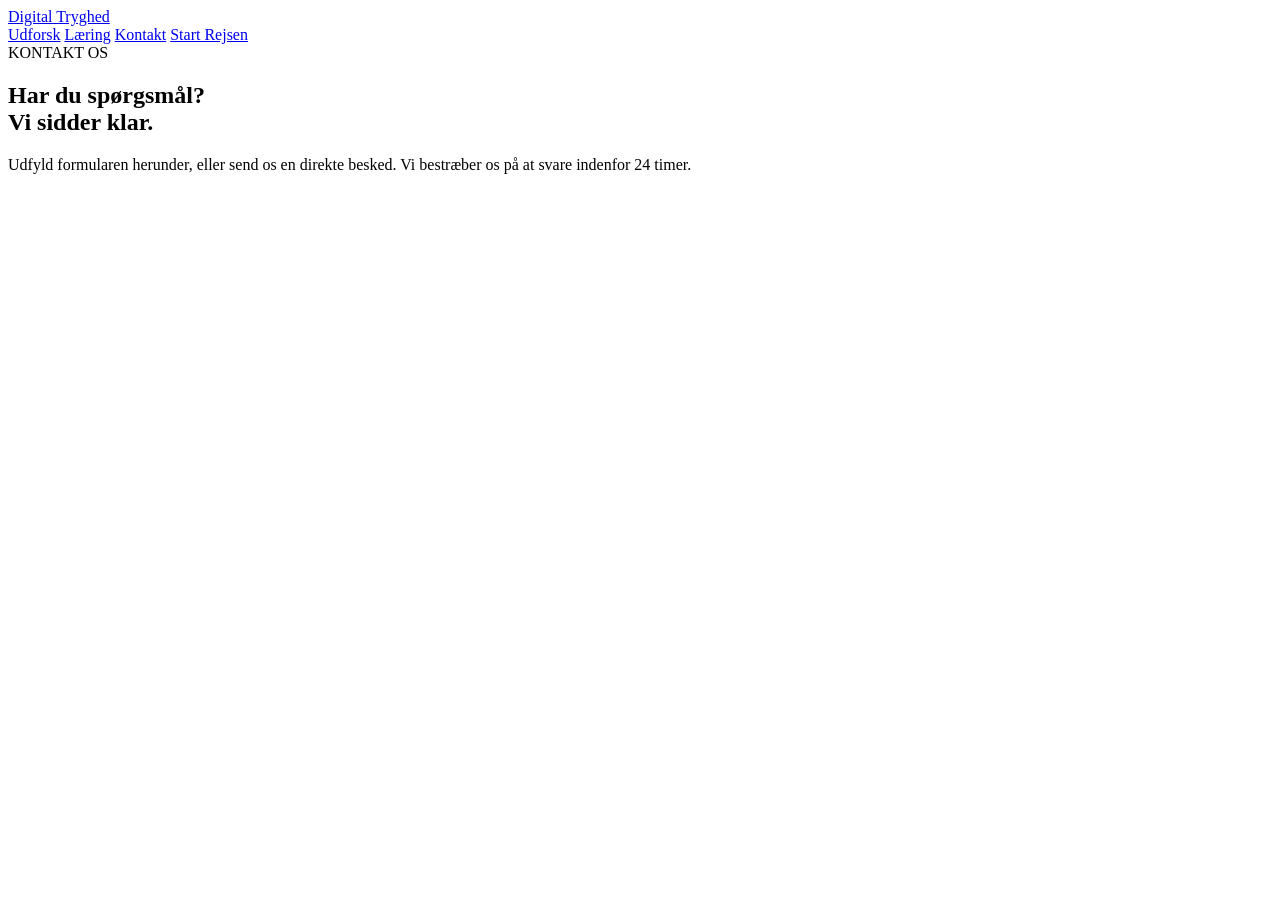
==== contact.html @ 42b8c6a2 "kontaktformular" ====
<!DOCTYPE html>
<html lang="da">
<head>
    <meta charset="UTF-8">
    <meta name="viewport" content="width=device-width, initial-scale=1.0">
    <title>Kontakt Os | Digital Tryghed</title>
    
    <!-- Fonts -->
    <link rel="preconnect" href="https://fonts.googleapis.com">
    <link rel="preconnect" href="https://fonts.gstatic.com" crossorigin>
    <link href="https://fonts.googleapis.com/css2?family=Inter:wght@300;400;600;800&display=swap" rel="stylesheet">
    
    <link rel="stylesheet" href="style.css">
    <script src="script.js" defer></script>
</head>
<body class="subpage">
    <nav class="v3-nav">
        <a href="index.html" class="logo">
            <div class="logo-dot"></div>
            <span>Digital Tryghed</span>
        </a>
        <div class="nav-links">
            <a href="index.html">Udforsk</a>
            <a href="learning.html">Læring</a>
            <a href="contact.html" class="active">Kontakt</a>
            <a href="index.html" class="nav-cta">Start Rejsen</a>
        </div>
    </nav>

    <main class="contact-main">
        <section class="contact-hero container">
            <div class="contact-card">
                <div class="tag">KONTAKT OS</div>
                <h1>Har du spørgsmål? <br><span>Vi sidder klar.</span></h1>
                <p>Udfyld formularen herunder, eller send os en direkte besked. Vi bestræber os på at svare indenfor 24 timer.</p>
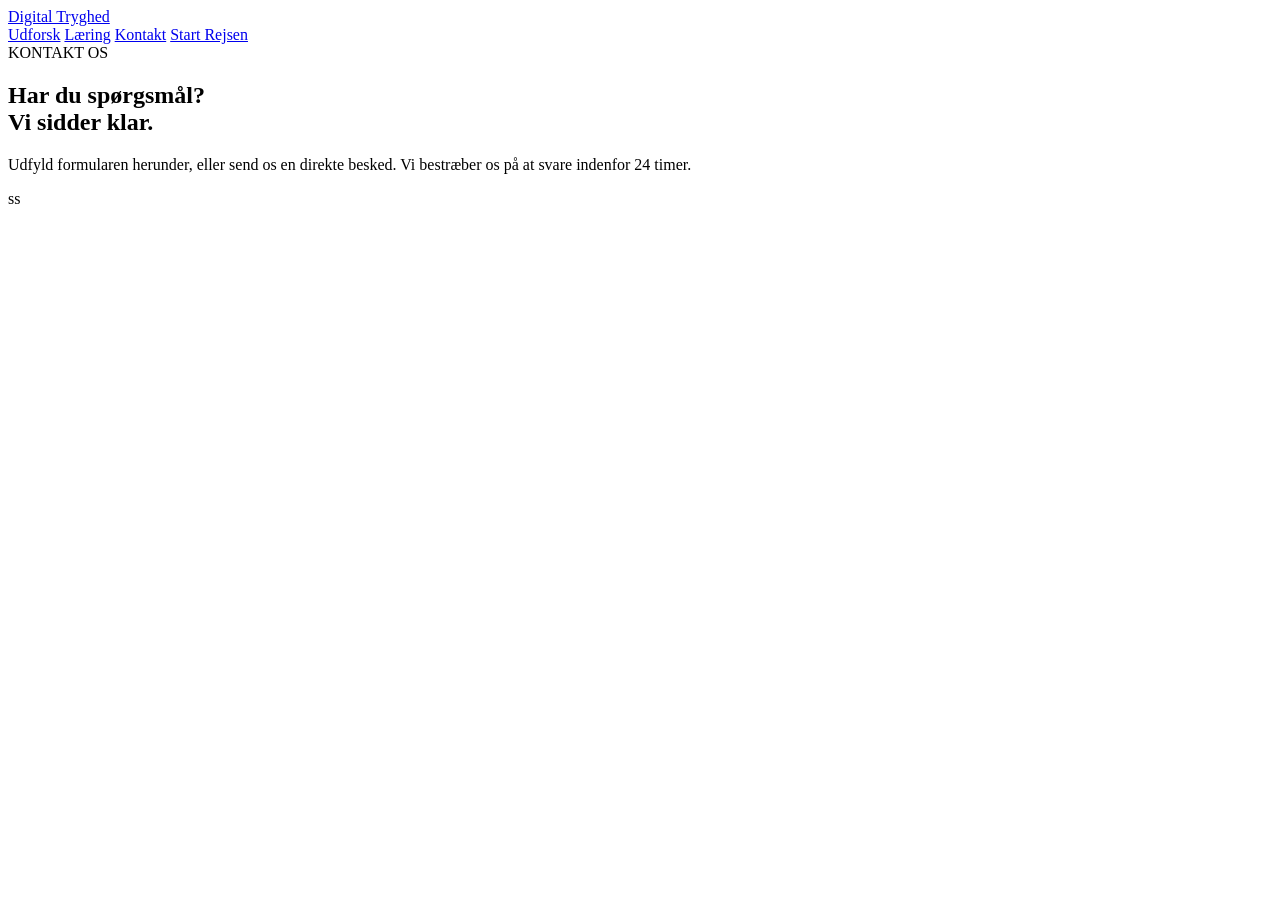
==== commit 0dd8f8c7: "kontakt" ====
--- a/contact.html
+++ b/contact.html
@@ -33,4 +33,4 @@
                 <div class="tag">KONTAKT OS</div>
                 <h1>Har du spørgsmål? <br><span>Vi sidder klar.</span></h1>
                 <p>Udfyld formularen herunder, eller send os en direkte besked. Vi bestræber os på at svare indenfor 24 timer.</p>
-                +                ss
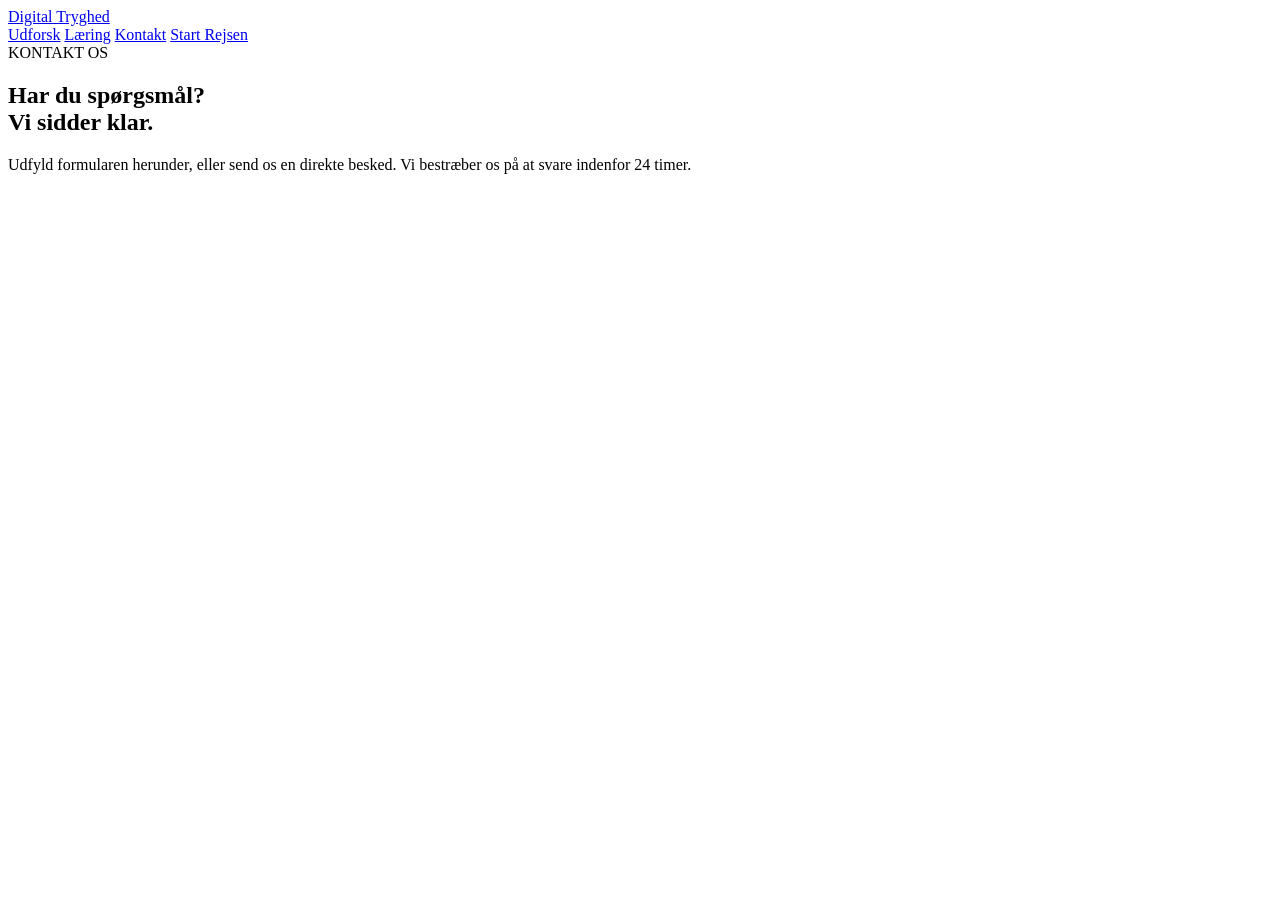
==== commit 0a0434ec: "kontakt" ====
--- a/contact.html
+++ b/contact.html
@@ -33,4 +33,4 @@
                 <div class="tag">KONTAKT OS</div>
                 <h1>Har du spørgsmål? <br><span>Vi sidder klar.</span></h1>
                 <p>Udfyld formularen herunder, eller send os en direkte besked. Vi bestræber os på at svare indenfor 24 timer.</p>
-                ss+                
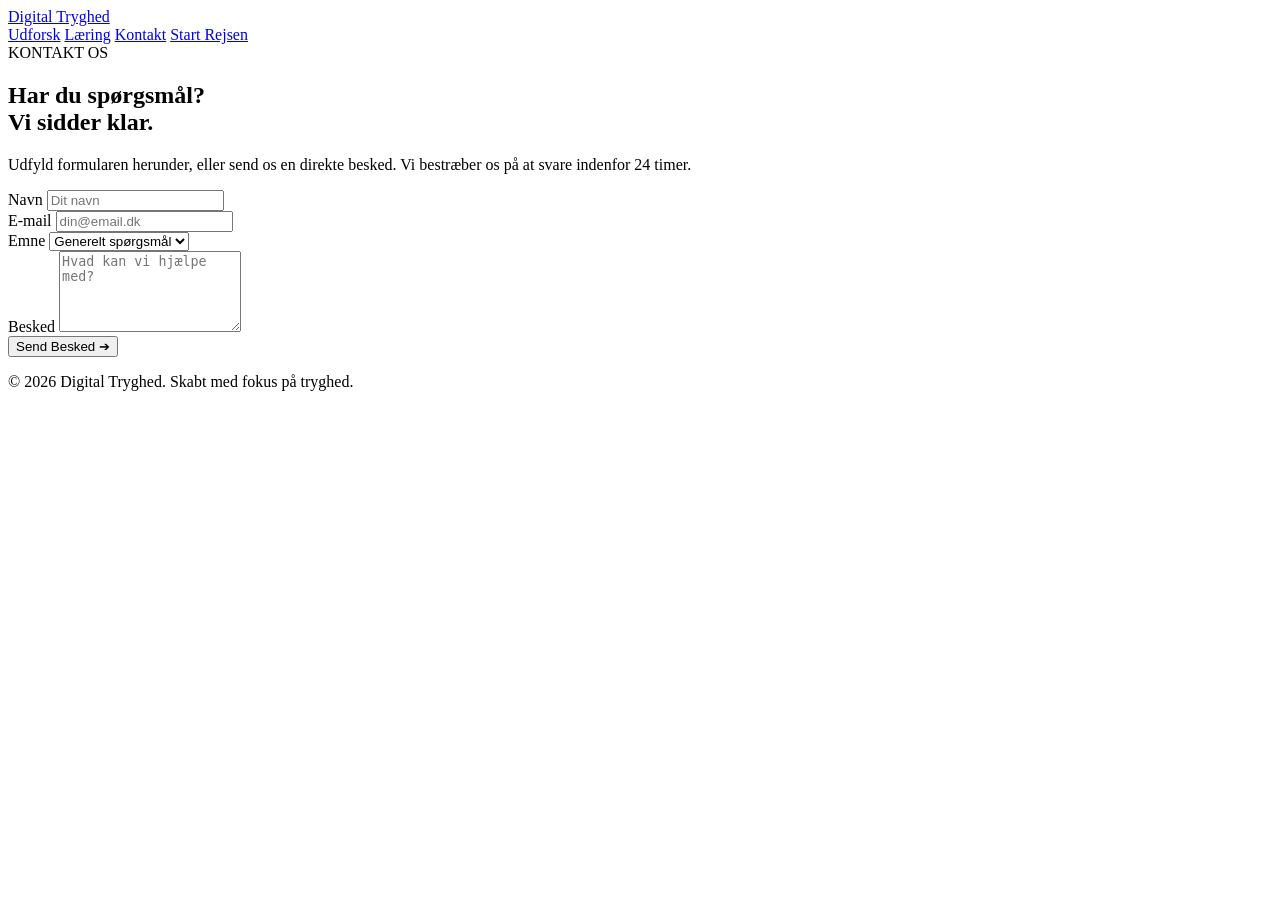
==== commit 00f48796: "kotakt" ====
--- a/contact.html
+++ b/contact.html
@@ -33,4 +33,41 @@
                 <div class="tag">KONTAKT OS</div>
                 <h1>Har du spørgsmål? <br><span>Vi sidder klar.</span></h1>
                 <p>Udfyld formularen herunder, eller send os en direkte besked. Vi bestræber os på at svare indenfor 24 timer.</p>
-                +                
+                <form id="contact-form" class="pure-form">
+                    <div class="form-group-row">
+                        <div class="form-group">
+                            <label for="name">Navn</label>
+                            <input type="text" id="name" placeholder="Dit navn" required>
+                        </div>
+                        <div class="form-group">
+                            <label for="email">E-mail</label>
+                            <input type="email" id="email" placeholder="din@email.dk" required>
+                        </div>
+                    </div>
+                    <div class="form-group">
+                        <label for="subject">Emne</label>
+                        <select id="subject">
+                            <option value="general">Generelt spørgsmål</option>
+                            <option value="technical">Teknisk support</option>
+                            <option value="feedback">Feedback til spillet</option>
+                        </select>
+                    </div>
+                    <div class="form-group">
+                        <label for="message">Besked</label>
+                        <textarea id="message" rows="5" placeholder="Hvad kan vi hjælpe med?" required></textarea>
+                    </div>
+                    <button type="submit" class="btn-main full-width">Send Besked ➔</button>
+                </form>
+            </div>
+        </section>
+    </main>
+
+    <footer class="v3-footer">
+        <div class="container">
+            <p>&copy; 2026 Digital Tryghed. Skabt med fokus på tryghed.</p>
+        </div>
+    </footer>
+
+</body>
+</html>
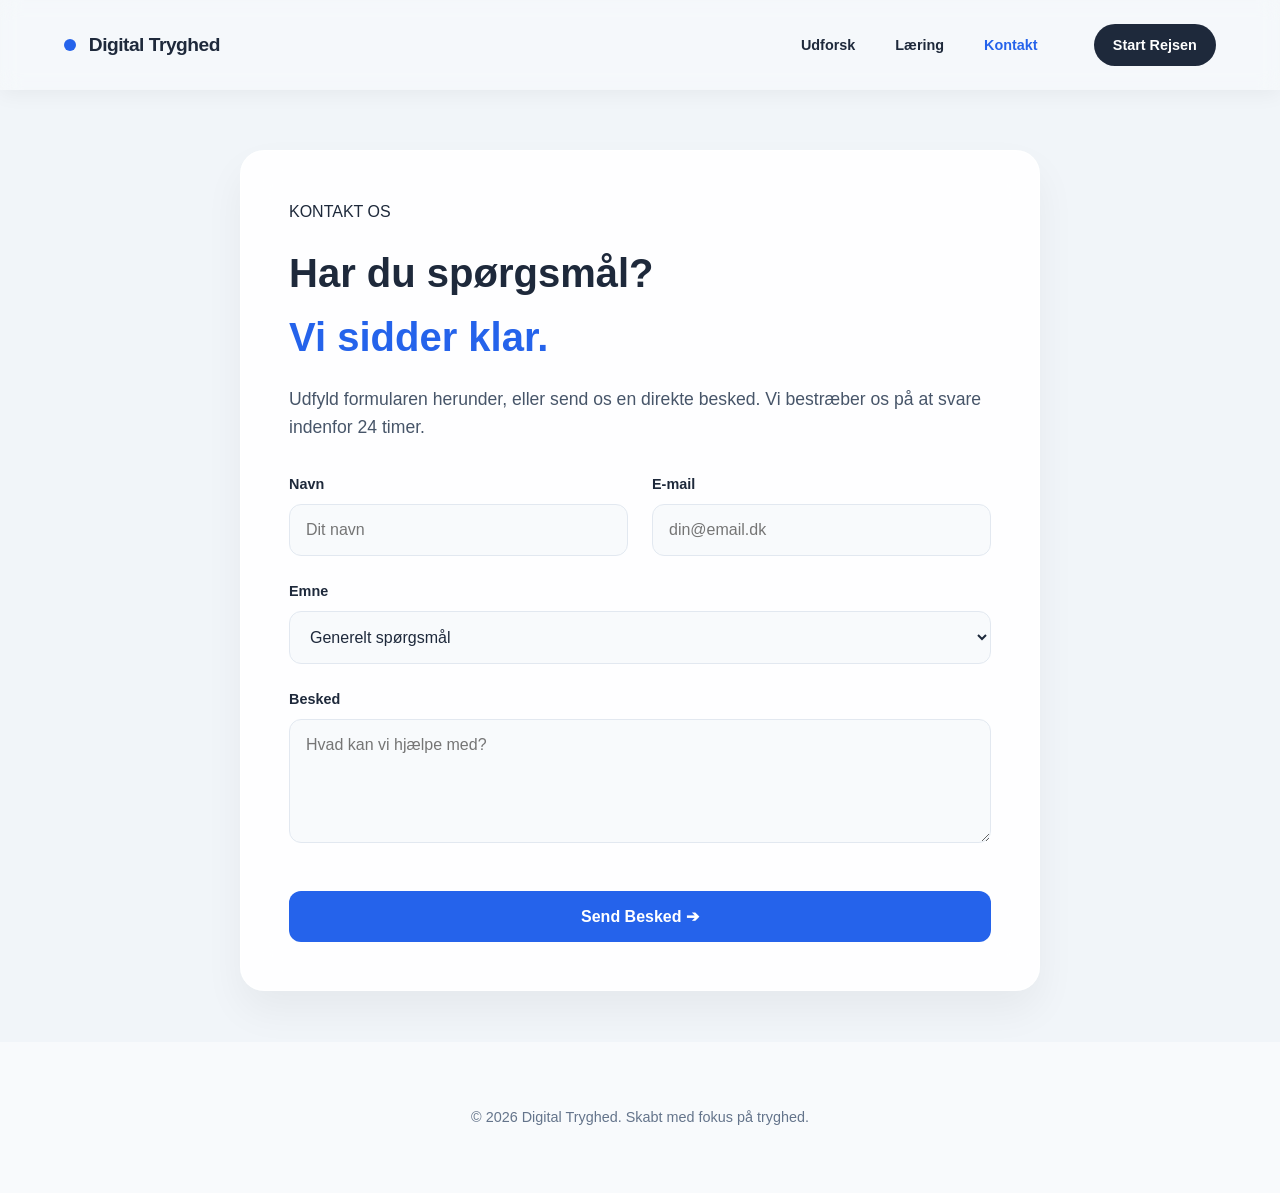
==== commit 1c5a49c6: "letsgoo" ====
--- a/contact.html
+++ b/contact.html
@@ -10,8 +10,8 @@
     <link rel="preconnect" href="https://fonts.gstatic.com" crossorigin>
     <link href="https://fonts.googleapis.com/css2?family=Inter:wght@300;400;600;800&display=swap" rel="stylesheet">
     
-    <link rel="stylesheet" href="style.css">
-    <script src="script.js" defer></script>
+    <link rel="stylesheet" href="css/style.css">
+    <script src="js/script.js" defer></script>
 </head>
 <body class="subpage">
     <nav class="v3-nav">
@@ -23,7 +23,7 @@
             <a href="index.html">Udforsk</a>
             <a href="learning.html">Læring</a>
             <a href="contact.html" class="active">Kontakt</a>
-            <a href="index.html" class="nav-cta">Start Rejsen</a>
+            <a href="index.html?start=true" class="nav-cta">Start Rejsen</a>
         </div>
     </nav>
 
@@ -69,5 +69,16 @@
         </div>
     </footer>
 
+    <div id="game-overlay" class="game-overlay hidden">
+        <div class="game-window">
+            <button id="close-game" class="close-btn">&times;</button>
+            <div id="game-content" class="game-content">
+                <div id="scene-image" class="scene-image"></div>
+                <div id="scene-text" class="scene-text"></div>
+                <div id="choices-container" class="choices-container"></div>
+            </div>
+        </div>
+    </div>
+
 </body>
 </html>
--- a/css/style.css
+++ b/css/style.css
@@ -0,0 +1,664 @@
+* {
+  margin: 0;
+  padding: 0;
+  box-sizing: border-box;
+}
+
+body {
+  background-color: #f8fafc;
+  color: #1e293b;
+  font-family: "Inter", sans-serif;
+  line-height: 1.6;
+  overflow-x: hidden;
+}
+
+.container {
+  max-width: 1200px;
+  margin: 0 auto;
+  padding: 0 2rem;
+}
+
+.v3-nav {
+  display: flex;
+  justify-content: space-between;
+  align-items: center;
+  padding: 1.5rem 5%;
+  position: fixed;
+  top: 0;
+  left: 0;
+  width: 100%;
+  z-index: 1000;
+  background: rgba(255, 255, 255, 0.3);
+  backdrop-filter: blur(10px);
+  -webkit-backdrop-filter: blur(10px);
+  box-shadow: 0 4px 20px rgba(0, 0, 0, 0.05);
+}
+@media (max-width: 900px) {
+  .v3-nav {
+    padding: 1.5rem 5%;
+  }
+}
+.v3-nav .logo {
+  display: flex;
+  align-items: center;
+  gap: 0.8rem;
+  font-weight: 800;
+  font-size: 1.2rem;
+  letter-spacing: -0.5px;
+  text-decoration: none;
+  color: #1e293b;
+}
+.v3-nav .logo .logo-dot {
+  width: 12px;
+  height: 12px;
+  background-color: #2563eb;
+  border-radius: 50%;
+}
+.v3-nav .nav-links {
+  display: flex;
+  align-items: center;
+  gap: 2.5rem;
+}
+@media (max-width: 900px) {
+  .v3-nav .nav-links {
+    display: none;
+  }
+}
+.v3-nav .nav-links a {
+  text-decoration: none;
+  color: #1e293b;
+  font-weight: 600;
+  font-size: 0.9rem;
+  transition: 0.2s;
+}
+.v3-nav .nav-links a.active, .v3-nav .nav-links a:hover {
+  color: #2563eb;
+}
+.v3-nav .nav-links a.nav-cta {
+  background: #1e293b;
+  color: white !important;
+  padding: 0.6rem 1.2rem;
+  border-radius: 50px;
+  margin-left: 1rem;
+}
+.v3-nav .nav-links a.nav-cta:hover {
+  background: #2563eb;
+}
+
+.v3-footer {
+  padding: 4rem 0;
+  border-top: 1px solid #f1f5f9;
+  text-align: center;
+  color: #64748b;
+  font-size: 0.9rem;
+}
+
+.btn-main {
+  background-color: #2563eb;
+  color: white;
+  border: none;
+  padding: 1rem 2.5rem;
+  border-radius: 12px;
+  font-weight: 700;
+  font-size: 1rem;
+  cursor: pointer;
+  transition: 0.3s cubic-bezier(0.19, 1, 0.22, 1);
+}
+.btn-main:hover {
+  transform: scale(1.05);
+  box-shadow: 0 10px 20px rgba(37, 99, 235, 0.2);
+}
+.btn-main.full-width {
+  width: 100%;
+  margin-top: 1rem;
+}
+
+.btn-link {
+  background: transparent;
+  border: none;
+  font-weight: 700;
+  color: #1e293b;
+  cursor: pointer;
+  font-size: 1rem;
+}
+.btn-link:hover {
+  color: #2563eb;
+}
+
+.info-sections {
+  display: grid;
+  grid-template-columns: repeat(3, 1fr);
+  gap: 2rem;
+  margin-top: -5rem;
+  position: relative;
+  z-index: 20;
+  margin-bottom: 8rem;
+}
+@media (max-width: 900px) {
+  .info-sections {
+    grid-template-columns: 1fr;
+    margin-top: 2rem;
+  }
+}
+.info-sections .info-card {
+  background: white;
+  padding: 3rem;
+  border-radius: 24px;
+  box-shadow: 0 10px 30px rgba(0, 0, 0, 0.03);
+  border: 1px solid #f1f5f9;
+  transition: 0.3s;
+}
+.info-sections .info-card:hover {
+  transform: translateY(-10px);
+}
+.info-sections .info-card .card-icon {
+  width: 60px;
+  height: 60px;
+  display: flex;
+  align-items: center;
+  justify-content: center;
+  font-size: 1.5rem;
+  border-radius: 16px;
+  margin-bottom: 1.5rem;
+}
+.info-sections .info-card .card-icon.blue {
+  background: #eff6ff;
+  color: #2563eb;
+}
+.info-sections .info-card .card-icon.teal {
+  background: #f0fdfa;
+  color: #0d9488;
+}
+.info-sections .info-card .card-icon.purple {
+  background: #faf5ff;
+  color: #9333ea;
+}
+.info-sections .info-card .card-icon img {
+  width: 42px;
+  height: 42px;
+  -o-object-fit: contain;
+     object-fit: contain;
+}
+.info-sections .info-card h4 {
+  font-size: 1.25rem;
+  margin-bottom: 0.8rem;
+  font-weight: 700;
+}
+.info-sections .info-card p {
+  color: #64748b;
+  font-size: 0.95rem;
+}
+
+.game-overlay {
+  position: fixed;
+  top: 0;
+  left: 0;
+  width: 100%;
+  height: 100%;
+  background: rgba(255, 255, 255, 0.8);
+  backdrop-filter: blur(15px);
+  z-index: 2000;
+  display: flex;
+  align-items: center;
+  justify-content: center;
+  padding: 1rem;
+  transition: opacity 0.4s ease;
+}
+.game-overlay.hidden {
+  opacity: 0;
+  pointer-events: none;
+}
+.game-overlay .game-window {
+  background: white;
+  border-radius: 30px;
+  padding: 3rem;
+  width: 95%;
+  max-width: 850px;
+  max-height: 90vh;
+  overflow-y: auto;
+  box-shadow: 0 40px 100px rgba(0, 0, 0, 0.1);
+  position: relative;
+  border: 1px solid #f1f5f9;
+}
+@media (max-width: 600px) {
+  .game-overlay .game-window {
+    padding: 2rem 1.5rem;
+  }
+}
+.game-overlay .game-window .close-btn {
+  position: absolute;
+  top: 1.2rem;
+  right: 1.2rem;
+  background: #f1f5f9;
+  border: none;
+  width: 40px;
+  height: 40px;
+  border-radius: 50%;
+  display: flex;
+  align-items: center;
+  justify-content: center;
+  font-size: 1.3rem;
+  cursor: pointer;
+  transition: 0.2s;
+  z-index: 10;
+}
+.game-overlay .game-window .close-btn:hover {
+  background: #e2e8f0;
+}
+.game-overlay .game-window .game-content {
+  display: flex;
+  flex-direction: column;
+  gap: 2rem;
+}
+.game-overlay .game-window .scene-image {
+  width: 100%;
+  margin: 1.5rem 0 2rem;
+  display: flex;
+  justify-content: center;
+  align-items: center;
+}
+@media (max-width: 600px) {
+  .game-overlay .game-window .scene-image {
+    margin: 0 0 1.5rem;
+  }
+}
+.game-overlay .game-window .scene-image img {
+  max-width: 100%;
+  height: auto;
+  max-height: 400px;
+  -o-object-fit: contain;
+     object-fit: contain;
+  border-radius: 20px;
+  box-shadow: 0 15px 35px rgba(0, 0, 0, 0.1);
+  display: block;
+}
+.game-overlay .game-window .scene-text {
+  text-align: center;
+}
+.game-overlay .game-window .scene-text h1 {
+  font-size: 1.8rem;
+  font-weight: 800;
+  margin-bottom: 1rem;
+  color: #1e293b;
+}
+.game-overlay .game-window .scene-text div {
+  font-size: 1.1rem;
+  color: #64748b;
+  line-height: 1.6;
+  margin-bottom: 2rem;
+}
+.game-overlay .game-window .choices-container {
+  display: flex;
+  flex-direction: column;
+  gap: 1rem;
+}
+.game-overlay .game-window .choices-container .btn-choice {
+  background: #f8fafc;
+  border: 2px solid #e2e8f0;
+  padding: 1.2rem 1.5rem;
+  border-radius: 18px;
+  cursor: pointer;
+  text-align: left;
+  font-family: inherit;
+  font-size: 1rem;
+  font-weight: 600;
+  transition: all 0.25s cubic-bezier(0.4, 0, 0.2, 1);
+  color: #1e293b;
+  line-height: 1.4;
+}
+.game-overlay .game-window .choices-container .btn-choice:hover {
+  background: white;
+  border-color: #2563eb;
+  color: #2563eb;
+  box-shadow: 0 10px 25px rgba(37, 99, 235, 0.1);
+  transform: translateX(5px);
+}
+
+.pure-form {
+  display: flex;
+  flex-direction: column;
+  gap: 1.5rem;
+}
+.pure-form label {
+  font-size: 0.9rem;
+  font-weight: 600;
+  color: #1e293b;
+  margin-bottom: 0.5rem;
+  display: block;
+}
+.pure-form input, .pure-form select, .pure-form textarea {
+  width: 100%;
+  padding: 1rem;
+  border: 1px solid #e2e8f0;
+  border-radius: 12px;
+  font-family: "Inter", sans-serif;
+  font-size: 1rem;
+  color: #1e293b;
+  background-color: #f8fafc;
+  transition: all 0.3s ease;
+  box-sizing: border-box;
+}
+.pure-form input:focus, .pure-form select:focus, .pure-form textarea:focus {
+  outline: none;
+  border-color: #2563eb;
+  box-shadow: 0 0 0 3px #dbeafe;
+  background-color: #f8fafc;
+}
+
+.form-group-row {
+  display: flex;
+  gap: 1.5rem;
+}
+.form-group-row .form-group {
+  flex: 1;
+}
+@media (max-width: 600px) {
+  .form-group-row {
+    flex-direction: column;
+  }
+}
+
+.hero-v3 {
+  height: 100vh;
+  display: flex;
+  align-items: center;
+  justify-content: center;
+  position: relative;
+  padding: 0 2rem;
+}
+.hero-v3 .hero-bg-container {
+  position: absolute;
+  top: 0;
+  left: 0;
+  width: 100%;
+  height: 100%;
+  z-index: 1;
+}
+.hero-v3 .hero-bg-container img {
+  width: 100%;
+  height: 100%;
+  -o-object-fit: cover;
+     object-fit: cover;
+}
+.hero-v3 .hero-card {
+  position: relative;
+  z-index: 10;
+  background: rgba(255, 255, 255, 0.8);
+  backdrop-filter: blur(20px);
+  -webkit-backdrop-filter: blur(20px);
+  padding: 5rem;
+  border-radius: 40px;
+  box-shadow: 0 20px 50px rgba(0, 0, 0, 0.05);
+  max-width: 800px;
+  text-align: center;
+  border: 1px solid rgba(255, 255, 255, 0.4);
+}
+@media (max-width: 900px) {
+  .hero-v3 .hero-card {
+    padding: 3rem 1.5rem;
+    border-radius: 24px;
+  }
+}
+.hero-v3 .hero-card .tag {
+  background: #dbeafe;
+  color: #2563eb;
+  display: inline-block;
+  padding: 0.4rem 1rem;
+  border-radius: 50px;
+  font-size: 0.75rem;
+  font-weight: 800;
+  margin-bottom: 2rem;
+  letter-spacing: 1px;
+}
+.hero-v3 .hero-card h1 {
+  font-size: clamp(2rem, 5vw, 3.5rem);
+  font-weight: 800;
+  letter-spacing: -2px;
+  line-height: 1;
+  margin-bottom: 1.5rem;
+}
+.hero-v3 .hero-card h1 span {
+  color: #2563eb;
+}
+@media (max-width: 900px) {
+  .hero-v3 .hero-card h1 {
+    font-size: 2.5rem;
+  }
+}
+.hero-v3 .hero-card p {
+  color: #64748b;
+  font-size: 1.1rem;
+  max-width: 500px;
+  margin: 0 auto 2.5rem;
+}
+.hero-v3 .hero-card .cta-group {
+  display: flex;
+  justify-content: center;
+  gap: 1.5rem;
+}
+@media (max-width: 600px) {
+  .hero-v3 .hero-card .cta-group {
+    flex-direction: column;
+  }
+}
+
+.contact-main {
+  padding-top: 150px;
+  padding-bottom: 50px;
+  min-height: calc(100vh - 80px);
+  background-color: #f1f5f9;
+}
+
+.contact-card {
+  background: rgba(255, 255, 255, 0.9);
+  backdrop-filter: blur(20px);
+  -webkit-backdrop-filter: blur(20px);
+  padding: 3rem;
+  border-radius: 24px;
+  border: 1px solid rgba(255, 255, 255, 0.5);
+  box-shadow: 0 20px 40px rgba(0, 0, 0, 0.05);
+  max-width: 800px;
+  margin: 0 auto;
+}
+.contact-card h1 {
+  font-size: 2.5rem;
+  margin-top: 1rem;
+  margin-bottom: 1rem;
+  color: #1e293b;
+}
+.contact-card h1 span {
+  color: #2563eb;
+}
+.contact-card p {
+  color: #475569;
+  margin-bottom: 2rem;
+  font-size: 1.1rem;
+}
+
+.stats-section {
+  padding: 4rem 5%;
+  background-color: #f8fafc;
+}
+
+.stats-grid {
+  display: grid;
+  grid-template-columns: repeat(auto-fit, minmax(250px, 1fr));
+  gap: 2rem;
+  max-width: 1200px;
+  margin: 0 auto;
+}
+.stats-grid .stat-box {
+  text-align: center;
+  padding: 2.5rem 2rem;
+  background-color: #f1f5f9;
+  border-radius: 16px;
+  transition: all 0.3s ease;
+}
+.stats-grid .stat-box:hover {
+  transform: translateY(-5px);
+  box-shadow: 0 10px 25px rgba(0, 0, 0, 0.05);
+}
+.stats-grid .stat-box h2 {
+  font-size: 2.5rem;
+  color: #2563eb;
+  margin-bottom: 0.5rem;
+}
+.stats-grid .stat-box p {
+  color: #64748b;
+  font-size: 1rem;
+  line-height: 1.5;
+}
+
+.learning-section {
+  padding: 5rem 5%;
+  background-color: #f8fafc;
+}
+
+.section-header {
+  text-align: center;
+  margin-bottom: 4rem;
+}
+.section-header h2 {
+  font-size: 2.5rem;
+  color: #1e293b;
+  margin-top: 1rem;
+  margin-bottom: 1rem;
+}
+.section-header p {
+  color: #475569;
+  font-size: 1.1rem;
+  max-width: 600px;
+  margin: 0 auto;
+}
+
+.features-grid {
+  display: grid;
+  grid-template-columns: repeat(auto-fit, minmax(250px, 1fr));
+  gap: 2rem;
+  max-width: 1200px;
+  margin: 0 auto;
+  align-items: stretch;
+}
+.features-grid .feature-card {
+  background: #f8fafc;
+  padding: 2.5rem 2rem;
+  border-radius: 20px;
+  box-shadow: 0 10px 30px rgba(0, 0, 0, 0.03);
+  border: 1px solid #f1f5f9;
+  transition: all 0.3s ease;
+  display: flex;
+  flex-direction: column;
+}
+.features-grid .feature-card:hover {
+  transform: translateY(-10px);
+  box-shadow: 0 20px 40px rgba(0, 0, 0, 0.08);
+  border-color: #dbeafe;
+}
+.features-grid .feature-card .feature-icon {
+  width: 60px;
+  height: 60px;
+  display: flex;
+  align-items: center;
+  justify-content: center;
+  font-size: 2rem;
+  margin-bottom: 1.5rem;
+  background: #dbeafe;
+  border-radius: 16px;
+}
+.features-grid .feature-card .feature-icon img {
+  width: 42px;
+  height: 42px;
+  -o-object-fit: contain;
+     object-fit: contain;
+}
+.features-grid .feature-card h3 {
+  font-size: 1.25rem;
+  color: #1e293b;
+  margin-bottom: 1rem;
+}
+.features-grid .feature-card p {
+  color: #475569;
+  line-height: 1.6;
+  font-size: 0.95rem;
+}
+.features-grid .feature-card .read-more {
+  margin-top: auto;
+  padding-top: 1rem;
+}
+
+.learning-header {
+  padding: 150px 5% 50px;
+  background: #f8fafc;
+}
+.learning-header h1 {
+  font-size: 3rem;
+  color: #1e293b;
+  margin: 1rem 0;
+}
+.learning-header h1 span {
+  color: #2563eb;
+}
+.learning-header p {
+  color: #64748b;
+  font-size: 1.2rem;
+}
+
+.learning-content {
+  padding-bottom: 5rem;
+}
+
+.learning-article {
+  background: #f8fafc;
+  border-radius: 24px;
+  padding: 3rem;
+  margin-bottom: 2rem;
+  box-shadow: 0 10px 30px rgba(0, 0, 0, 0.03);
+  border: 1px solid #f1f5f9;
+}
+.learning-article .article-icon {
+  width: 60px;
+  height: 60px;
+  display: flex;
+  align-items: center;
+  justify-content: center;
+  font-size: 2rem;
+  background: #dbeafe;
+  border-radius: 16px;
+  margin-bottom: 1.5rem;
+}
+.learning-article .article-icon img {
+  width: 42px;
+  height: 42px;
+  -o-object-fit: contain;
+     object-fit: contain;
+}
+.learning-article h2 {
+  font-size: 2rem;
+  color: #1e293b;
+  margin-bottom: 1.5rem;
+}
+.learning-article .article-body p {
+  color: #475569;
+  font-size: 1.1rem;
+  line-height: 1.8;
+  margin-bottom: 1.5rem;
+}
+.learning-article .tip-box {
+  background: #f1f5f9;
+  padding: 1.5rem;
+  border-left: 4px solid #2563eb;
+  border-radius: 0 12px 12px 0;
+  color: #1e293b;
+  font-size: 1.05rem;
+}
+
+.read-more {
+  display: inline-block;
+  margin-top: 1rem;
+  color: #2563eb;
+  font-weight: 600;
+  text-decoration: none;
+}
+.read-more:hover {
+  text-decoration: underline;
+}/*# sourceMappingURL=style.css.map */
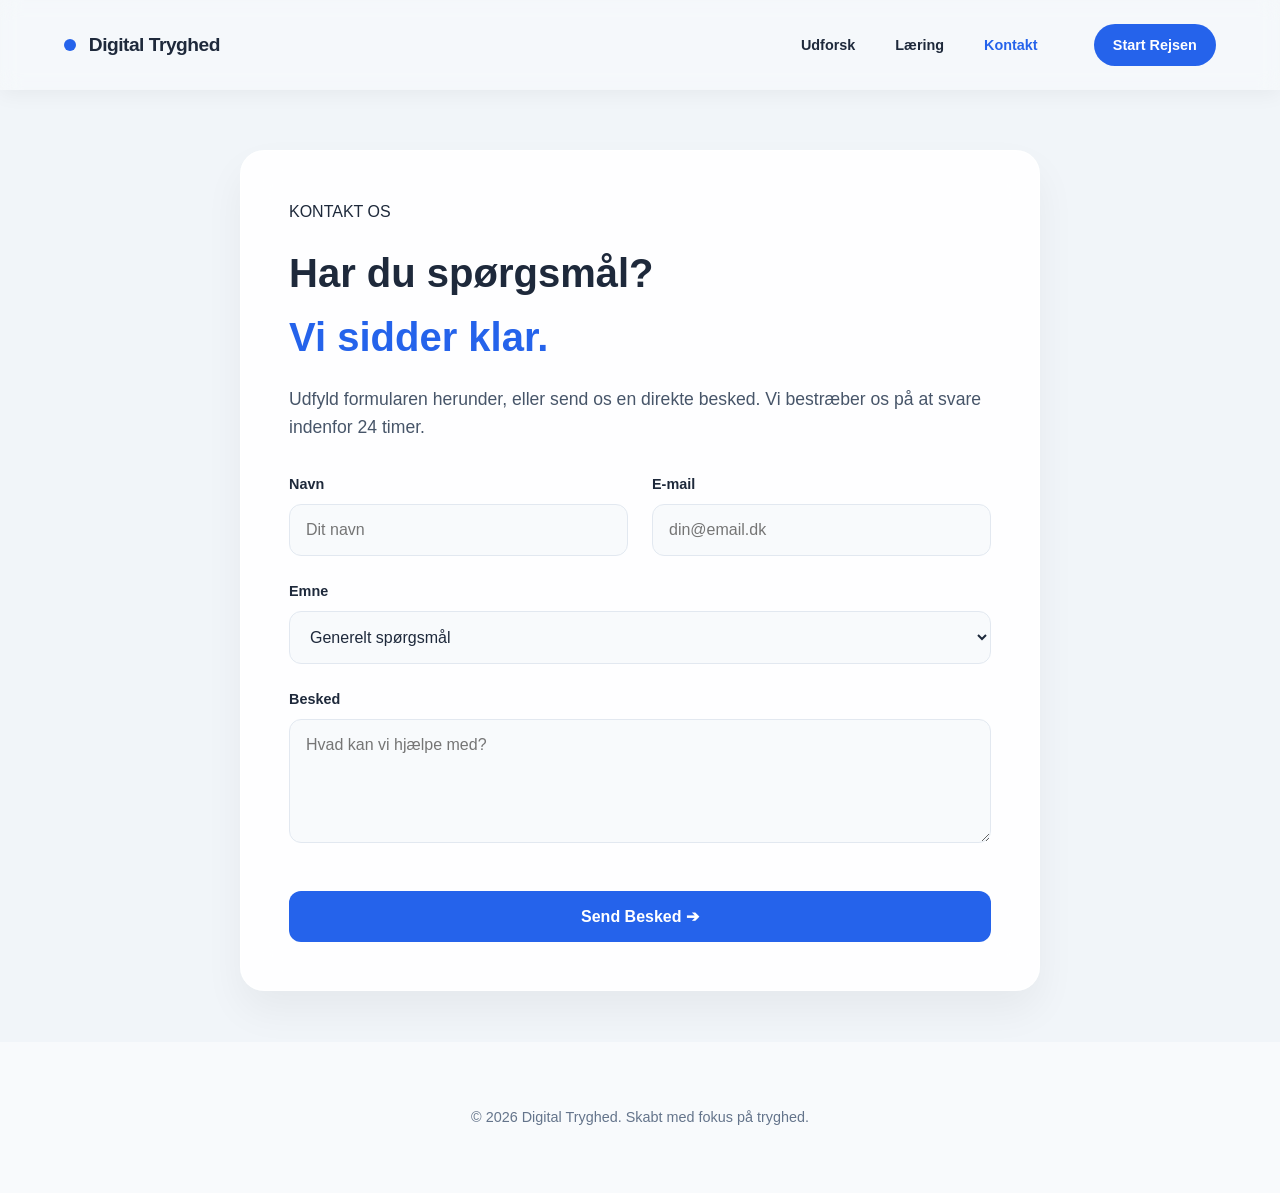
==== commit 06cfb737: "hopefullyfinalpush" ====
--- a/contact.html
+++ b/contact.html
@@ -25,6 +25,11 @@
             <a href="contact.html" class="active">Kontakt</a>
             <a href="index.html?start=true" class="nav-cta">Start Rejsen</a>
         </div>
+        <button class="menu-toggle" id="menu-toggle">
+            <span></span>
+            <span></span>
+            <span></span>
+        </button>
     </nav>
 
     <main class="contact-main">
@@ -61,6 +66,23 @@
                 </form>
             </div>
         </section>
+        <div id="guide-modal" class="game-overlay hidden">
+            <div class="game-window" style="max-width: 600px;">
+                <button id="close-guide" class="close-btn">&times;</button>
+                <div class="game-content">
+                    <div class="scene-text">
+                        <div class="tag" style="margin-bottom: 1rem;">GUIDE</div>
+                        <h1>Hvordan virker det?</h1>
+                        <div style="text-align: left; margin-top: 2rem;">
+                            <p style="margin-bottom: 1.2rem; color: #1e293b;"><strong>1. Tag et valg:</strong> I simulatoren bliver du stillet over for realistiske hverdagssituationer. Dine valg afgør din skæbne.</p>
+                            <p style="margin-bottom: 1.2rem; color: #1e293b;"><strong>2. Lær af fejlene:</strong> Hvis du bliver hacket, forklarer vi præcis hvad der gik galt, så du bliver klogere.</p>
+                            <p style="margin-bottom: 1.2rem; color: #1e293b;"><strong>3. Bliv ekspert:</strong> Brug 'Læring' sektionen for at dykke ned i teorien bag de emner du møder i spillet.</p>
+                        </div>
+                        <button id="start-from-guide" class="btn-main full-width" style="margin-top: 1rem;">Start Rejsen Nu</button>
+                    </div>
+                </div>
+            </div>
+        </div>
     </main>
 
     <footer class="v3-footer">
--- a/css/style.css
+++ b/css/style.css
@@ -16,6 +16,11 @@
   max-width: 1200px;
   margin: 0 auto;
   padding: 0 2rem;
+}
+@media (max-width: 600px) {
+  .container {
+    padding: 0 1rem;
+  }
 }
 
 .v3-nav {
@@ -61,7 +66,23 @@
 }
 @media (max-width: 900px) {
   .v3-nav .nav-links {
-    display: none;
+    position: fixed;
+    top: 0;
+    right: -100%;
+    width: 80%;
+    height: 100vh;
+    background: white;
+    flex-direction: column;
+    justify-content: center;
+    gap: 2rem;
+    transition: 0.4s cubic-bezier(0.4, 0, 0.2, 1);
+    box-shadow: -10px 0 30px rgba(0, 0, 0, 0.05);
+    z-index: 999;
+    padding: 2rem;
+    display: flex;
+  }
+  .v3-nav .nav-links.active {
+    right: 0;
   }
 }
 .v3-nav .nav-links a {
@@ -71,18 +92,64 @@
   font-size: 0.9rem;
   transition: 0.2s;
 }
+@media (max-width: 900px) {
+  .v3-nav .nav-links a {
+    font-size: 1.2rem;
+    width: 100%;
+    text-align: center;
+    padding: 1rem;
+  }
+}
 .v3-nav .nav-links a.active, .v3-nav .nav-links a:hover {
   color: #2563eb;
 }
 .v3-nav .nav-links a.nav-cta {
-  background: #1e293b;
+  background: #2563eb;
   color: white !important;
   padding: 0.6rem 1.2rem;
   border-radius: 50px;
   margin-left: 1rem;
 }
+@media (max-width: 900px) {
+  .v3-nav .nav-links a.nav-cta {
+    margin-left: 0;
+    margin-top: 1rem;
+  }
+}
 .v3-nav .nav-links a.nav-cta:hover {
-  background: #2563eb;
+  background: #1e293b;
+}
+.v3-nav .menu-toggle {
+  display: none;
+  flex-direction: column;
+  gap: 6px;
+  background: none;
+  border: none;
+  cursor: pointer;
+  z-index: 1001;
+  padding: 0.5rem;
+}
+@media (max-width: 900px) {
+  .v3-nav .menu-toggle {
+    display: flex;
+  }
+}
+.v3-nav .menu-toggle span {
+  display: block;
+  width: 28px;
+  height: 3px;
+  background-color: #1e293b;
+  border-radius: 3px;
+  transition: 0.3s;
+}
+.v3-nav .menu-toggle.active span:nth-child(1) {
+  transform: translateY(9px) rotate(45deg);
+}
+.v3-nav .menu-toggle.active span:nth-child(2) {
+  opacity: 0;
+}
+.v3-nav .menu-toggle.active span:nth-child(3) {
+  transform: translateY(-9px) rotate(-45deg);
 }
 
 .v3-footer {
@@ -265,7 +332,7 @@
 .game-overlay .game-window .scene-image img {
   max-width: 100%;
   height: auto;
-  max-height: 400px;
+  max-height: 550px;
   -o-object-fit: contain;
      object-fit: contain;
   border-radius: 20px;
@@ -590,17 +657,23 @@
   padding: 150px 5% 50px;
   background: #f8fafc;
 }
+@media (max-width: 900px) {
+  .learning-header {
+    padding: 120px 5% 30px;
+  }
+}
 .learning-header h1 {
-  font-size: 3rem;
+  font-size: clamp(2rem, 8vw, 3rem);
   color: #1e293b;
   margin: 1rem 0;
+  line-height: 1.1;
 }
 .learning-header h1 span {
   color: #2563eb;
 }
 .learning-header p {
   color: #64748b;
-  font-size: 1.2rem;
+  font-size: clamp(1rem, 4vw, 1.2rem);
 }
 
 .learning-content {
@@ -615,6 +688,12 @@
   box-shadow: 0 10px 30px rgba(0, 0, 0, 0.03);
   border: 1px solid #f1f5f9;
 }
+@media (max-width: 600px) {
+  .learning-article {
+    padding: 2rem 1.5rem;
+    border-radius: 16px;
+  }
+}
 .learning-article .article-icon {
   width: 60px;
   height: 60px;
@@ -633,13 +712,14 @@
      object-fit: contain;
 }
 .learning-article h2 {
-  font-size: 2rem;
+  font-size: clamp(1.5rem, 6vw, 2rem);
   color: #1e293b;
   margin-bottom: 1.5rem;
+  line-height: 1.2;
 }
 .learning-article .article-body p {
   color: #475569;
-  font-size: 1.1rem;
+  font-size: clamp(0.95rem, 4vw, 1.1rem);
   line-height: 1.8;
   margin-bottom: 1.5rem;
 }
@@ -649,7 +729,12 @@
   border-left: 4px solid #2563eb;
   border-radius: 0 12px 12px 0;
   color: #1e293b;
-  font-size: 1.05rem;
+  font-size: clamp(0.9rem, 3.5vw, 1.05rem);
+}
+@media (max-width: 600px) {
+  .learning-article .tip-box {
+    padding: 1rem;
+  }
 }
 
 .read-more {
